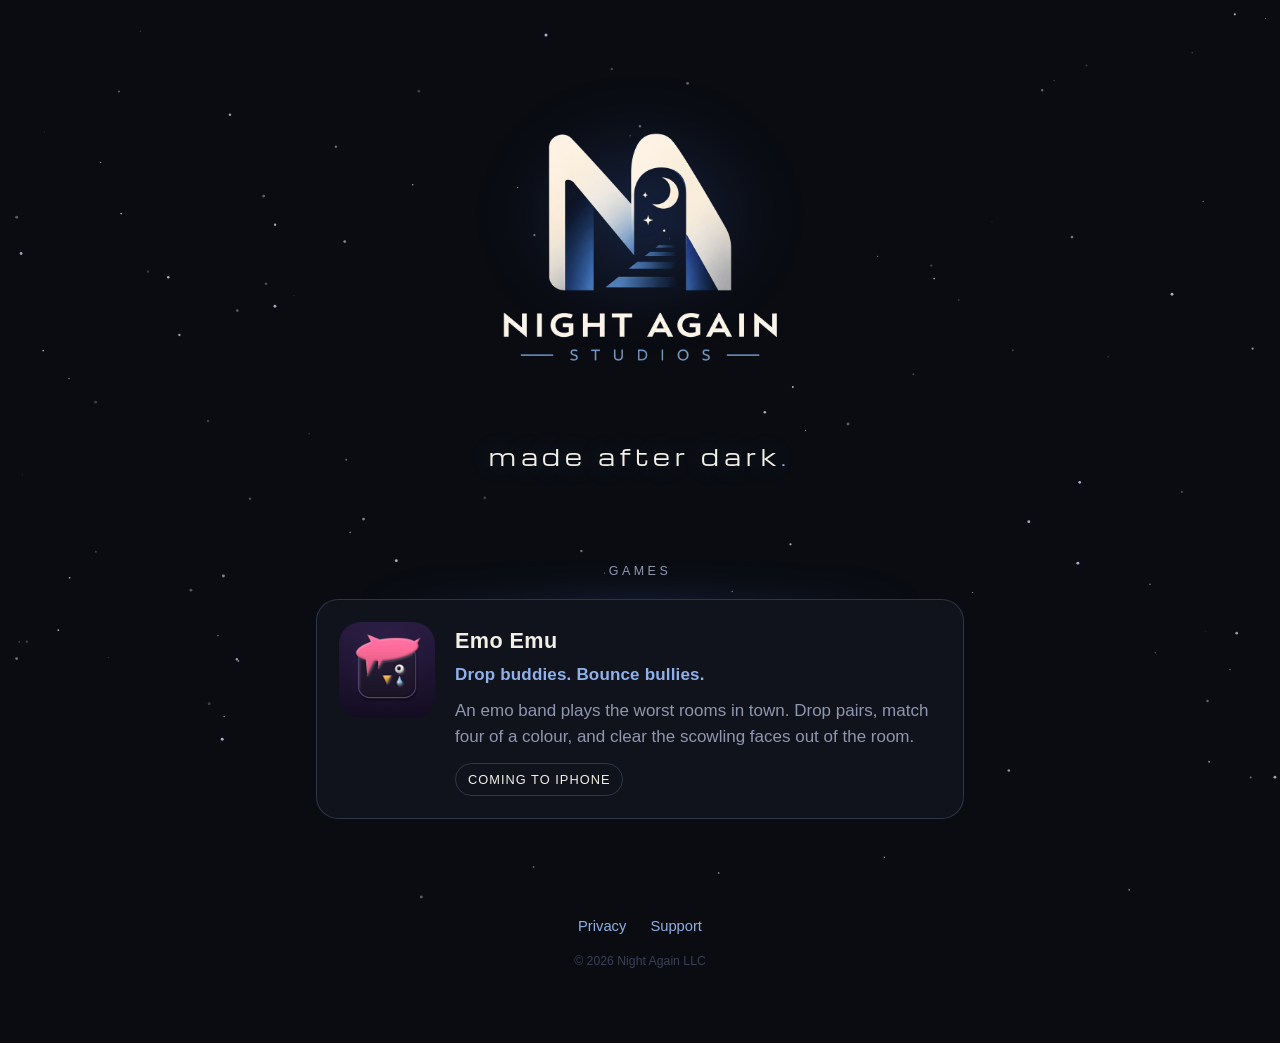
==== index.html @ ffe3f6e3 "The logo loses its square: the PNG's ground knocked out to transparency with a soft edge, and the mo" ====
<!doctype html>
<html lang="en">
<head>
<meta charset="utf-8">
<meta name="viewport" content="width=device-width, initial-scale=1">
<title>Night Again Studios</title>
<meta name="description" content="Night Again Studios makes games after dark. Emo Emu — drop buddies, bounce bullies — is coming to iPhone.">
<meta property="og:title" content="Night Again Studios">
<meta property="og:description" content="Made after dark.">
<meta property="og:image" content="https://nightagainstudios.com/assets/night-again-studios.png">
<link rel="icon" href="/assets/emo-emu-icon.png" type="image/png">
<style>
  @font-face {
    font-family: "Michroma";
    src: url("/assets/fonts/Michroma-Regular.ttf") format("truetype");
    font-weight: 400; font-style: normal; font-display: swap;
  }
  :root {
    --bg: #0a0c12;          /* the logo's own ground, sampled */
    --ink: #f2efe6;
    --dim: #8f96ad;
    --faint: #3a4056;
    --accent: #8fb0e8;      /* the logo's moonlit blue, lifted for text */
    --accent-deep: #2f4f9a;
    --panel: #10131c;
    --rim: rgba(143, 176, 232, 0.22);
  }
  * { box-sizing: border-box; }
  html, body { margin: 0; background: var(--bg); color: var(--ink); }
  body {
    font: 17px/1.55 -apple-system, BlinkMacSystemFont, "SF Pro Text", "Helvetica Neue", Arial, sans-serif;
    min-height: 100dvh; position: relative; overflow-x: hidden;
    -webkit-font-smoothing: antialiased;
  }
  #sky { position: fixed; inset: 0; z-index: 0; pointer-events: none; }
  main { position: relative; z-index: 1; max-width: 680px; margin: 0 auto; padding: 56px 16px 72px; }

  header { text-align: center; padding-top: 8px; }
  header h1 { margin: 0; position: relative; display: inline-block; }
  header h1::before {              /* the moonlight behind the mark, not behind a rectangle */
    content: ""; position: absolute; left: 50%; top: 42%; width: 70%; height: 55%;
    transform: translate(-50%, -50%); z-index: -1; border-radius: 50%;
    background: radial-gradient(closest-side, rgba(47, 79, 154, 0.40), rgba(47, 79, 154, 0.0));
    filter: blur(28px);
  }
  header img { width: min(360px, 78vw); height: auto; display: block; margin: 0 auto; }
  .tag {
    font-family: "Michroma", "Avenir Next", "Helvetica Neue", Arial, sans-serif;
    font-size: clamp(1.05rem, 3.6vw, 1.35rem);
    letter-spacing: 0.22em; text-transform: lowercase;
    color: var(--ink); margin: 8px 0 0; text-align: center;
    text-shadow: 0 0 24px rgba(143, 176, 232, 0.25);
  }
  .tag .dot { color: var(--accent); }

  section.games { margin-top: 88px; }
  .eyebrow {
    font-size: 0.78rem; letter-spacing: 0.28em; text-transform: uppercase; color: var(--dim);
    margin: 0 0 18px; text-align: center;
  }
  .card {
    display: grid; grid-template-columns: 96px 1fr; gap: 20px; align-items: start;
    background: var(--panel); border: 1px solid var(--rim); border-radius: 22px;
    padding: 22px; position: relative;
  }
  .card::before {
    content: ""; position: absolute; inset: -1px; border-radius: 23px; z-index: -1;
    background: radial-gradient(60% 80% at 50% 0%, rgba(47, 79, 154, 0.35), transparent 70%);
    filter: blur(18px);
  }
  .card img { width: 96px; height: 96px; border-radius: 22px; display: block; }
  .card h2 { margin: 2px 0 4px; font-size: 1.35rem; letter-spacing: 0.02em; }
  .card .sub { margin: 0 0 10px; color: var(--accent); font-weight: 600; letter-spacing: 0.01em; }
  .card p { margin: 0 0 12px; color: var(--dim); }
  .card .soon {
    display: inline-block; font-size: 0.8rem; letter-spacing: 0.08em; text-transform: uppercase;
    color: var(--ink); border: 1px solid var(--rim); border-radius: 999px; padding: 6px 12px;
  }

  footer { margin-top: 96px; text-align: center; color: var(--dim); font-size: 0.92rem; }
  footer nav { margin-bottom: 14px; }
  footer a { color: var(--accent); text-decoration: none; margin: 0 10px; }
  footer a:hover, footer a:focus-visible { text-decoration: underline; outline: none; }
  footer a:focus-visible { outline: 2px solid var(--accent); outline-offset: 4px; border-radius: 4px; }
  footer small { display: block; color: var(--faint); margin-top: 6px; }

  @media (max-width: 420px) {
    .card { grid-template-columns: 72px 1fr; gap: 14px; padding: 18px; }
    .card img { width: 72px; height: 72px; border-radius: 17px; }
    .card h2 { font-size: 1.2rem; }
  }
  @media (prefers-reduced-motion: reduce) { #sky { display: none; } }
</style>
</head>
<body>
<canvas id="sky" aria-hidden="true"></canvas>
<main>
  <header>
    <h1>
      <img src="/assets/night-again-studios.png" alt="Night Again Studios" width="1024" height="1024">
    </h1>
    <p class="tag">made after dark<span class="dot">.</span></p>
  </header>

  <section class="games" aria-labelledby="games-h">
    <p class="eyebrow" id="games-h">Games</p>
    <article class="card">
      <img src="/assets/emo-emu-icon.png" alt="" width="512" height="512">
      <div>
        <h2>Emo Emu</h2>
        <p class="sub">Drop buddies. Bounce bullies.</p>
        <p>An emo band plays the worst rooms in town. Drop pairs, match four of a colour, and clear the scowling faces out of the room.</p>
        <span class="soon">Coming to iPhone</span>
      </div>
    </article>
  </section>

  <footer>
    <nav aria-label="Legal">
      <a href="/emoemu/privacy">Privacy</a>
      <a href="/emoemu/support">Support</a>
    </nav>
    <small>&copy; 2026 Night Again LLC</small>
  </footer>
</main>
<script>
(function () {
  if (window.matchMedia && window.matchMedia("(prefers-reduced-motion: reduce)").matches) return;
  var c = document.getElementById("sky"), ctx = c.getContext("2d");
  var stars = [], W, H, dpr = Math.min(window.devicePixelRatio || 1, 2);
  function size() {
    W = c.width = Math.floor(innerWidth * dpr); H = c.height = Math.floor(innerHeight * dpr);
    c.style.width = innerWidth + "px"; c.style.height = innerHeight + "px";
    var n = Math.round((innerWidth * innerHeight) / 9000);
    stars = [];
    for (var i = 0; i < n; i++) stars.push({
      x: Math.random() * W, y: Math.random() * H,
      r: (0.4 + Math.random() * 1.1) * dpr,
      p: Math.random() * Math.PI * 2,          /* twinkle phase */
      s: 0.15 + Math.random() * 0.5,           /* twinkle speed */
      d: 0.02 + Math.random() * 0.05           /* drift, px per frame */
    });
  }
  function draw(t) {
    ctx.clearRect(0, 0, W, H);
    for (var i = 0; i < stars.length; i++) {
      var s = stars[i];
      s.y -= s.d * dpr; if (s.y < -2) { s.y = H + 2; s.x = Math.random() * W; }
      var a = 0.25 + 0.55 * (0.5 + 0.5 * Math.sin(t * 0.001 * s.s + s.p));
      ctx.globalAlpha = a; ctx.fillStyle = "#cfd9f3";
      ctx.beginPath(); ctx.arc(s.x, s.y, s.r, 0, Math.PI * 2); ctx.fill();
    }
    ctx.globalAlpha = 1;
    requestAnimationFrame(draw);
  }
  addEventListener("resize", size, { passive: true });
  size(); requestAnimationFrame(draw);
})();
</script>
</body>
</html>
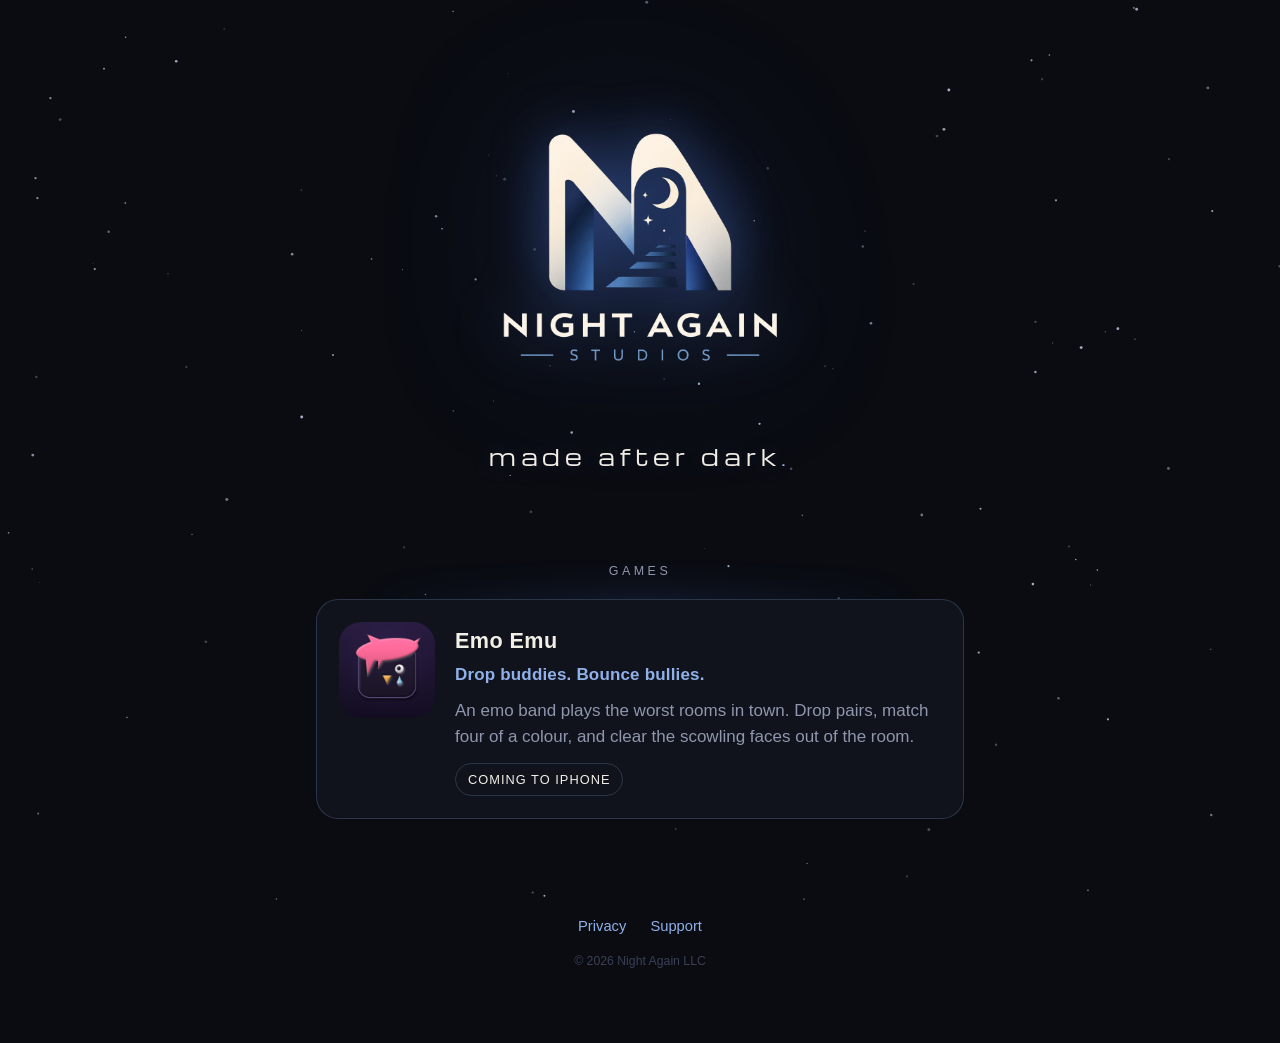
==== commit 913d50a2: "The glow returns to the mark (two drop-shadows on the transparent logo); the privacy policy and supp" ====
--- a/index.html
+++ b/index.html
@@ -43,7 +43,10 @@
     background: radial-gradient(closest-side, rgba(47, 79, 154, 0.40), rgba(47, 79, 154, 0.0));
     filter: blur(28px);
   }
-  header img { width: min(360px, 78vw); height: auto; display: block; margin: 0 auto; }
+  header img {
+    width: min(360px, 78vw); height: auto; display: block; margin: 0 auto;
+    filter: drop-shadow(0 0 28px rgba(79, 118, 206, 0.45)) drop-shadow(0 0 72px rgba(47, 79, 154, 0.30));
+  }
   .tag {
     font-family: "Michroma", "Avenir Next", "Helvetica Neue", Arial, sans-serif;
     font-size: clamp(1.05rem, 3.6vw, 1.35rem);
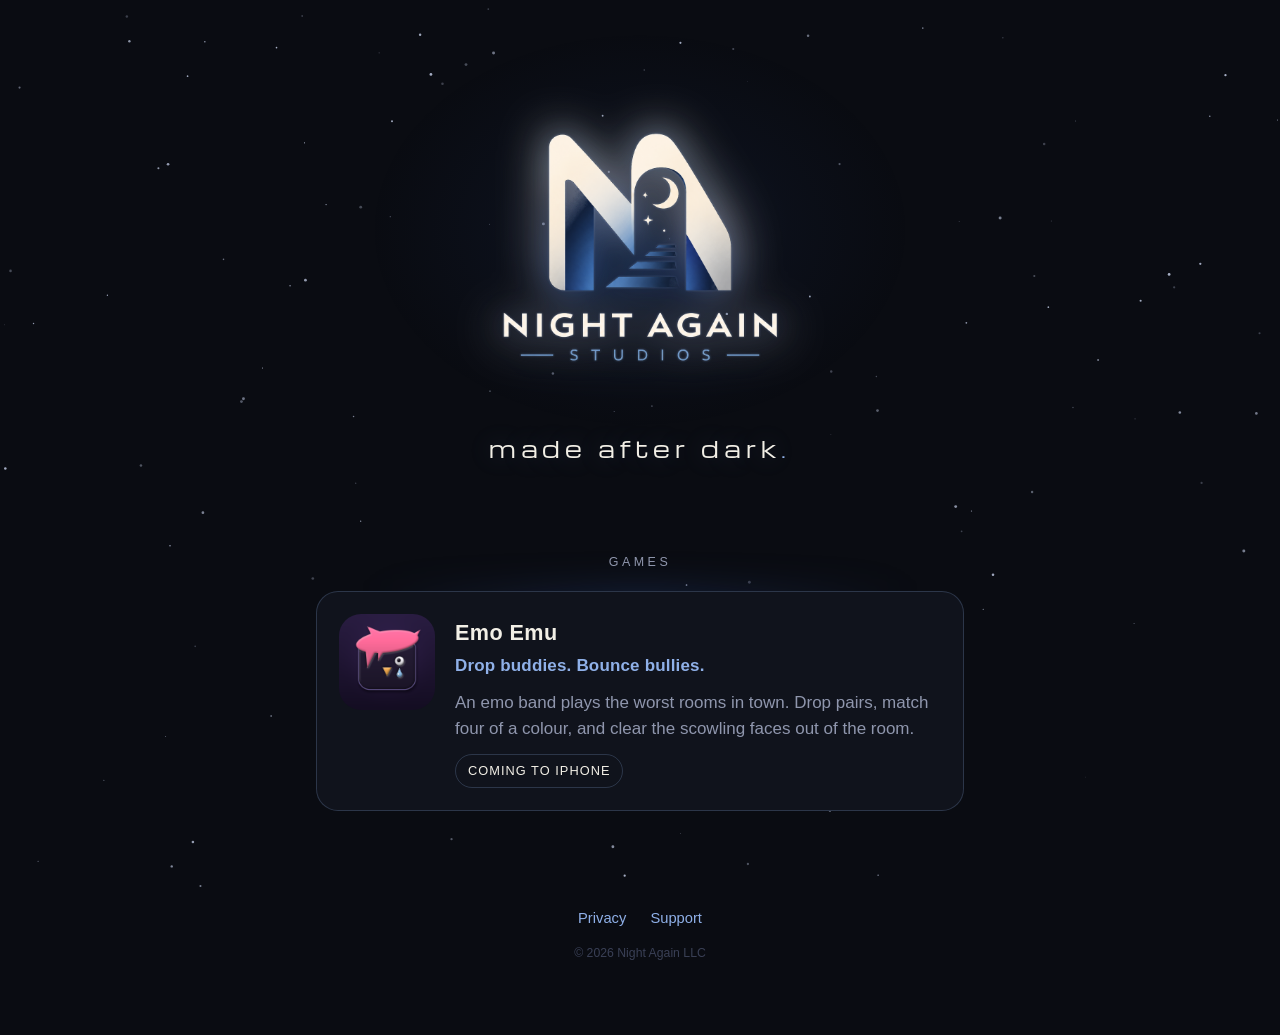
==== commit c6c79ab8: "The mark's glow, three layers: a faint pool of moonlight in the air behind it, a blurred copy of the" ====
--- a/index.html
+++ b/index.html
@@ -36,17 +36,25 @@
   main { position: relative; z-index: 1; max-width: 680px; margin: 0 auto; padding: 56px 16px 72px; }
 
   header { text-align: center; padding-top: 8px; }
-  header h1 { margin: 0; position: relative; display: inline-block; }
-  header h1::before {              /* the moonlight behind the mark, not behind a rectangle */
-    content: ""; position: absolute; left: 50%; top: 42%; width: 70%; height: 55%;
-    transform: translate(-50%, -50%); z-index: -1; border-radius: 50%;
-    background: radial-gradient(closest-side, rgba(47, 79, 154, 0.40), rgba(47, 79, 154, 0.0));
-    filter: blur(28px);
+  header h1 { margin: 0; }
+  /* The glow is the mark's own light, three layers deep:
+     1. a wide, very faint pool of moonlight in the air behind it (::before),
+     2. a blurred copy of the mark itself (.bloom) — so the letters glow cream and the
+        doorway glows blue, the way a lit sign blooms, instead of one flat halo colour,
+     3. a tight edge light on the mark so it stays crisp against its own bloom. */
+  .mark { position: relative; display: block; width: min(360px, 78vw); margin: 0 auto; isolation: isolate; }
+  .mark::before {
+    content: ""; position: absolute; left: 50%; top: 46%; width: 150%; height: 110%;
+    transform: translate(-50%, -50%); z-index: -2; border-radius: 50%;
+    background: radial-gradient(closest-side, rgba(79, 118, 206, 0.16), rgba(47, 79, 154, 0.05) 55%, rgba(47, 79, 154, 0) 100%);
   }
-  header img {
-    width: min(360px, 78vw); height: auto; display: block; margin: 0 auto;
-    filter: drop-shadow(0 0 28px rgba(79, 118, 206, 0.45)) drop-shadow(0 0 72px rgba(47, 79, 154, 0.30));
+  .mark img { width: 100%; height: auto; display: block; }
+  .mark .bloom {
+    position: absolute; inset: 0; z-index: -1; pointer-events: none;
+    filter: blur(var(--bloom-blur, 22px)) saturate(1.35) brightness(1.1);
+    opacity: var(--bloom, 0.55); transform: scale(1.04);
   }
+  .mark .face { position: relative; filter: drop-shadow(0 0 1px rgba(143, 176, 232, 0.35)) drop-shadow(0 0 14px rgba(79, 118, 206, 0.22)); }
   .tag {
     font-family: "Michroma", "Avenir Next", "Helvetica Neue", Arial, sans-serif;
     font-size: clamp(1.05rem, 3.6vw, 1.35rem);
@@ -100,7 +108,10 @@
 <main>
   <header>
     <h1>
-      <img src="/assets/night-again-studios.png" alt="Night Again Studios" width="1024" height="1024">
+      <span class="mark">
+        <img class="bloom" src="/assets/night-again-studios.png" alt="" aria-hidden="true" width="1024" height="1024">
+        <img class="face" src="/assets/night-again-studios.png" alt="Night Again Studios" width="1024" height="1024">
+      </span>
     </h1>
     <p class="tag">made after dark<span class="dot">.</span></p>
   </header>
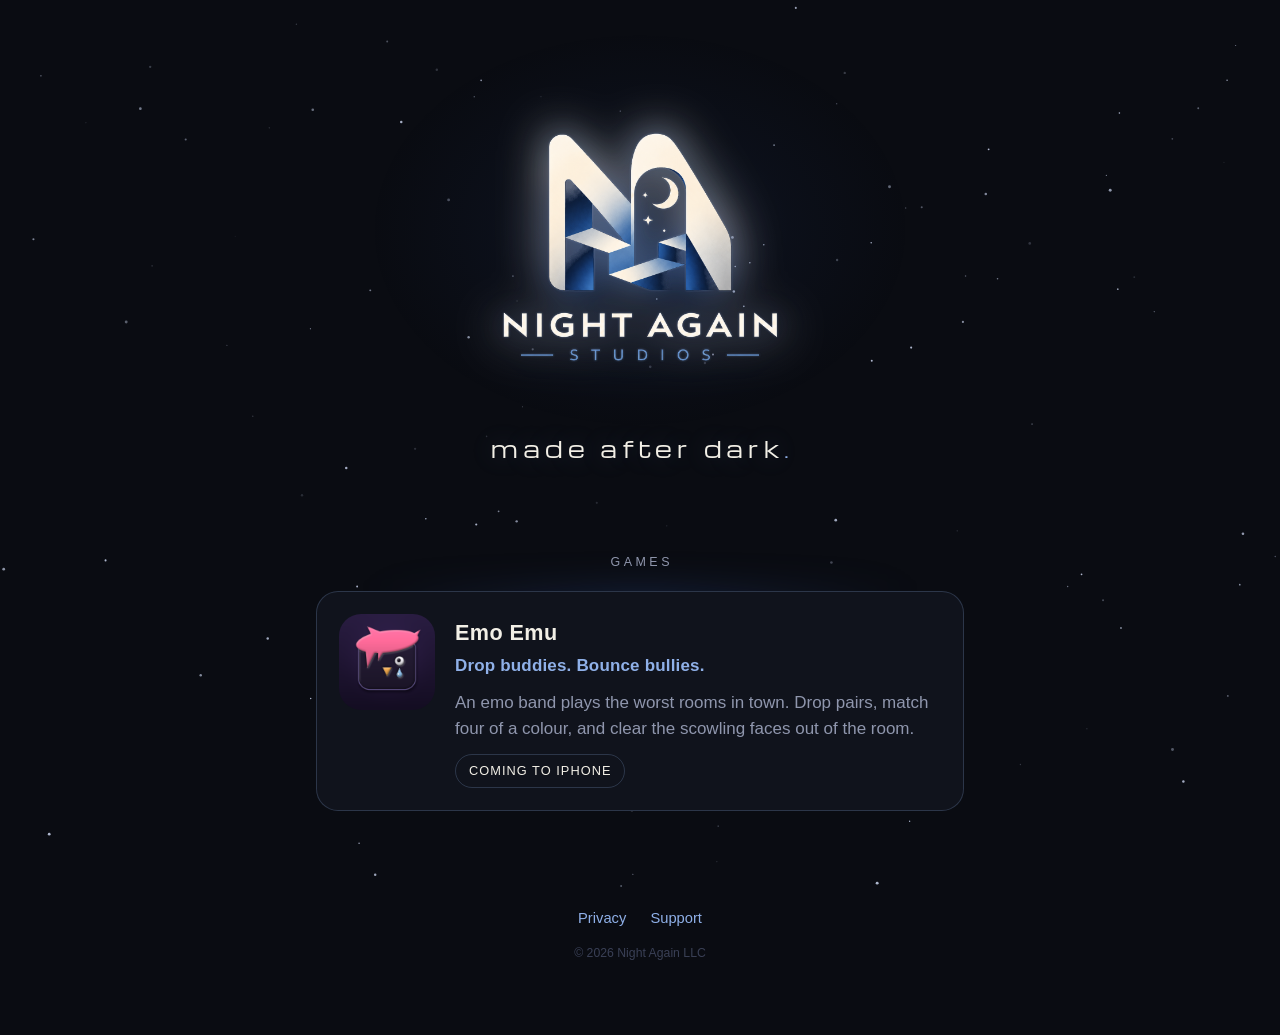
==== commit e9307937: "The owner's three notes: the logo served from the 1254 original (the 1024 downscale was the GitHub a" ====
--- a/index.html
+++ b/index.html
@@ -32,7 +32,10 @@
     min-height: 100dvh; position: relative; overflow-x: hidden;
     -webkit-font-smoothing: antialiased;
   }
-  #sky { position: fixed; inset: 0; z-index: 0; pointer-events: none; }
+  #sky {                           /* the largest viewport, so iOS Safari's toolbar collapsing mid-scroll never resizes it */
+    position: fixed; top: 0; left: 0; width: 100vw; height: 100vh; height: 100lvh;
+    z-index: 0; pointer-events: none;
+  }
   main { position: relative; z-index: 1; max-width: 680px; margin: 0 auto; padding: 56px 16px 72px; }
 
   header { text-align: center; padding-top: 8px; }
@@ -60,6 +63,7 @@
     font-size: clamp(1.05rem, 3.6vw, 1.35rem);
     letter-spacing: 0.22em; text-transform: lowercase;
     color: var(--ink); margin: 8px 0 0; text-align: center;
+    padding-left: 0.22em;           /* letter-spacing trails the last glyph; this re-centres the visible text */
     text-shadow: 0 0 24px rgba(143, 176, 232, 0.25);
   }
   .tag .dot { color: var(--accent); }
@@ -67,7 +71,7 @@
   section.games { margin-top: 88px; }
   .eyebrow {
     font-size: 0.78rem; letter-spacing: 0.28em; text-transform: uppercase; color: var(--dim);
-    margin: 0 0 18px; text-align: center;
+    margin: 0 0 18px; text-align: center; padding-left: 0.28em;
   }
   .card {
     display: grid; grid-template-columns: 96px 1fr; gap: 20px; align-items: start;
@@ -85,7 +89,7 @@
   .card p { margin: 0 0 12px; color: var(--dim); }
   .card .soon {
     display: inline-block; font-size: 0.8rem; letter-spacing: 0.08em; text-transform: uppercase;
-    color: var(--ink); border: 1px solid var(--rim); border-radius: 999px; padding: 6px 12px;
+    color: var(--ink); border: 1px solid var(--rim); border-radius: 999px; padding: 6px 12px 6px calc(12px + 0.08em);
   }
 
   footer { margin-top: 96px; text-align: center; color: var(--dim); font-size: 0.92rem; }
@@ -109,8 +113,8 @@
   <header>
     <h1>
       <span class="mark">
-        <img class="bloom" src="/assets/night-again-studios.png" alt="" aria-hidden="true" width="1024" height="1024">
-        <img class="face" src="/assets/night-again-studios.png" alt="Night Again Studios" width="1024" height="1024">
+        <img class="bloom" src="/assets/night-again-studios.png" alt="" aria-hidden="true" width="1254" height="1254">
+        <img class="face" src="/assets/night-again-studios.png" alt="Night Again Studios" width="1254" height="1254">
       </span>
     </h1>
     <p class="tag">made after dark<span class="dot">.</span></p>
@@ -141,27 +145,36 @@
 (function () {
   if (window.matchMedia && window.matchMedia("(prefers-reduced-motion: reduce)").matches) return;
   var c = document.getElementById("sky"), ctx = c.getContext("2d");
-  var stars = [], W, H, dpr = Math.min(window.devicePixelRatio || 1, 2);
-  function size() {
-    W = c.width = Math.floor(innerWidth * dpr); H = c.height = Math.floor(innerHeight * dpr);
-    c.style.width = innerWidth + "px"; c.style.height = innerHeight + "px";
-    var n = Math.round((innerWidth * innerHeight) / 9000);
-    stars = [];
+  var stars = [], W = 0, H = 0, cssW = 0, cssH = 0, last = 0;
+  var dpr = Math.min(window.devicePixelRatio || 1, 2);
+  function seed(n) {
     for (var i = 0; i < n; i++) stars.push({
       x: Math.random() * W, y: Math.random() * H,
       r: (0.4 + Math.random() * 1.1) * dpr,
       p: Math.random() * Math.PI * 2,          /* twinkle phase */
-      s: 0.15 + Math.random() * 0.5,           /* twinkle speed */
-      d: 0.02 + Math.random() * 0.05           /* drift, px per frame */
+      s: 0.7 + Math.random() * 1.4,            /* twinkle speed, rad/s: a 3–9 s breath */
+      d: 3 + Math.random() * 7                 /* drift, CSS px per second */
     });
   }
+  function size() {
+    /* iOS Safari fires resize while its toolbar collapses mid-scroll. The canvas is sized to the
+       largest viewport (100lvh), so its box only changes on rotation — and even then the stars keep
+       their places, scaled into the new box, never re-rolled (the re-roll was the "jump"). */
+    var w = c.clientWidth, h = c.clientHeight;
+    if (w === cssW && h === cssH) return;
+    var sx = cssW ? w / cssW : 1, sy = cssH ? h / cssH : 1;
+    cssW = w; cssH = h; W = c.width = Math.floor(w * dpr); H = c.height = Math.floor(h * dpr);
+    if (!stars.length) seed(Math.round((w * h) / 9000));
+    else for (var i = 0; i < stars.length; i++) { stars[i].x *= sx; stars[i].y *= sy; }
+  }
   function draw(t) {
+    var dt = last ? Math.min((t - last) / 1000, 0.1) : 0; last = t;   /* time-based: 30, 60 and 120 Hz drift alike */
     ctx.clearRect(0, 0, W, H);
+    ctx.fillStyle = "#cfd9f3";
     for (var i = 0; i < stars.length; i++) {
       var s = stars[i];
-      s.y -= s.d * dpr; if (s.y < -2) { s.y = H + 2; s.x = Math.random() * W; }
-      var a = 0.25 + 0.55 * (0.5 + 0.5 * Math.sin(t * 0.001 * s.s + s.p));
-      ctx.globalAlpha = a; ctx.fillStyle = "#cfd9f3";
+      s.y -= s.d * dpr * dt; if (s.y < -2) { s.y = H + 2; s.x = Math.random() * W; }
+      ctx.globalAlpha = 0.15 + 0.7 * (0.5 + 0.5 * Math.sin(t * 0.001 * s.s + s.p));
       ctx.beginPath(); ctx.arc(s.x, s.y, s.r, 0, Math.PI * 2); ctx.fill();
     }
     ctx.globalAlpha = 1;
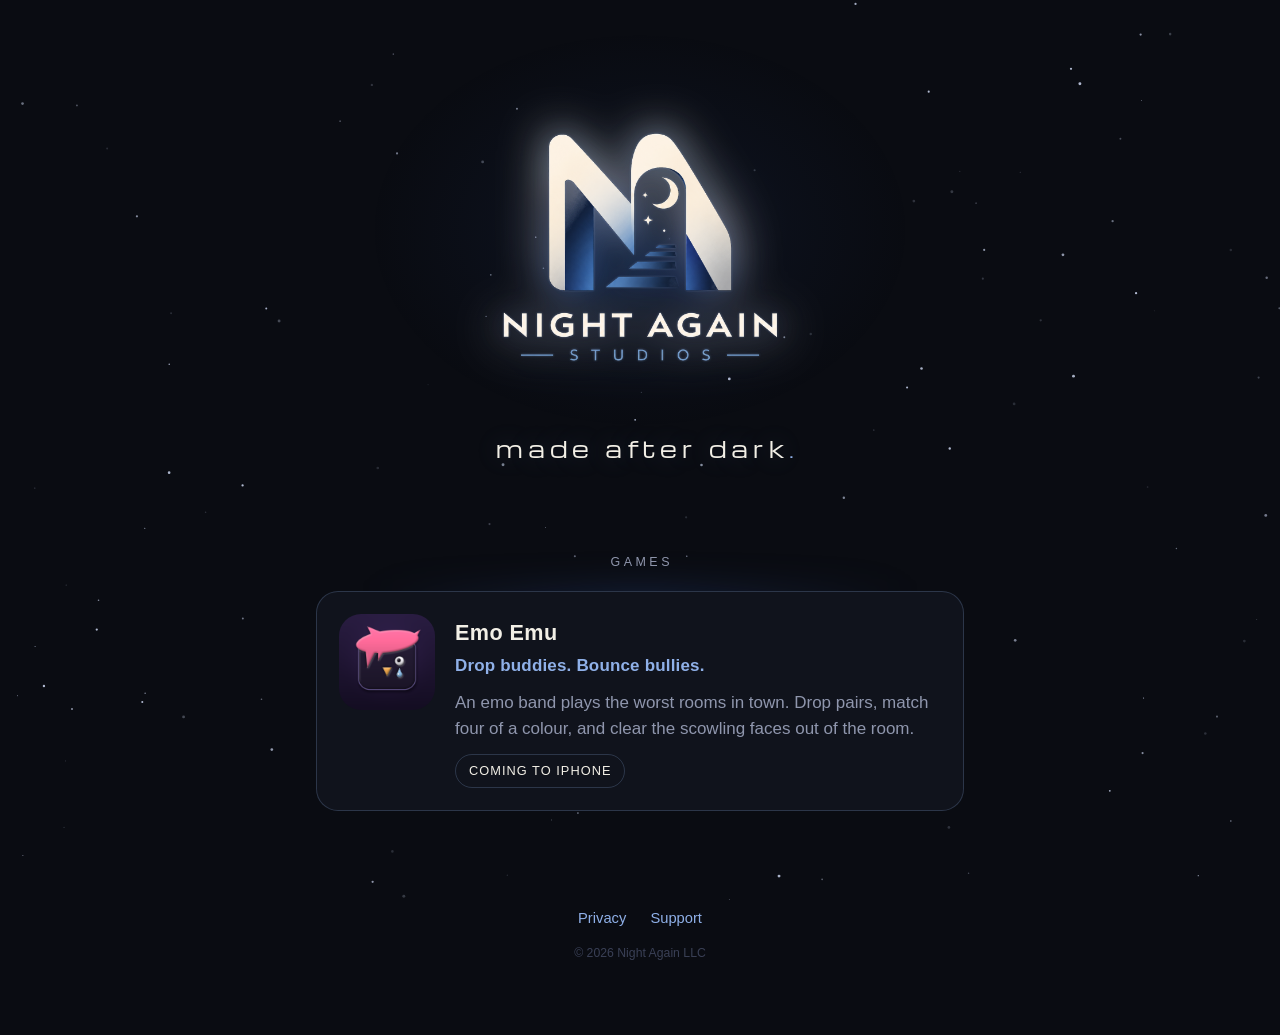
==== commit d830c335: "The tagline's period hangs outside the centred words (the previous commit's message promised this; i" ====
--- a/index.html
+++ b/index.html
@@ -63,10 +63,13 @@
     font-size: clamp(1.05rem, 3.6vw, 1.35rem);
     letter-spacing: 0.22em; text-transform: lowercase;
     color: var(--ink); margin: 8px 0 0; text-align: center;
-    padding-left: 0.22em;           /* letter-spacing trails the last glyph; this re-centres the visible text */
     text-shadow: 0 0 24px rgba(143, 176, 232, 0.25);
   }
-  .tag .dot { color: var(--accent); }
+  /* The WORDS are what the eye centres; the period carries almost no weight, so it hangs outside
+     the centred words (hanging punctuation) instead of pulling them left. The inner span pads its
+     left by the letter-spacing that trails its last glyph, so the glyphs themselves sit on centre. */
+  .tag .words { position: relative; display: inline-block; padding-left: 0.22em; }
+  .tag .dot { position: absolute; left: 100%; top: 0; color: var(--accent); }
 
   section.games { margin-top: 88px; }
   .eyebrow {
@@ -117,7 +120,7 @@
         <img class="face" src="/assets/night-again-studios.png" alt="Night Again Studios" width="1254" height="1254">
       </span>
     </h1>
-    <p class="tag">made after dark<span class="dot">.</span></p>
+    <p class="tag"><span class="words">made after dark<span class="dot">.</span></span></p>
   </header>
 
   <section class="games" aria-labelledby="games-h">
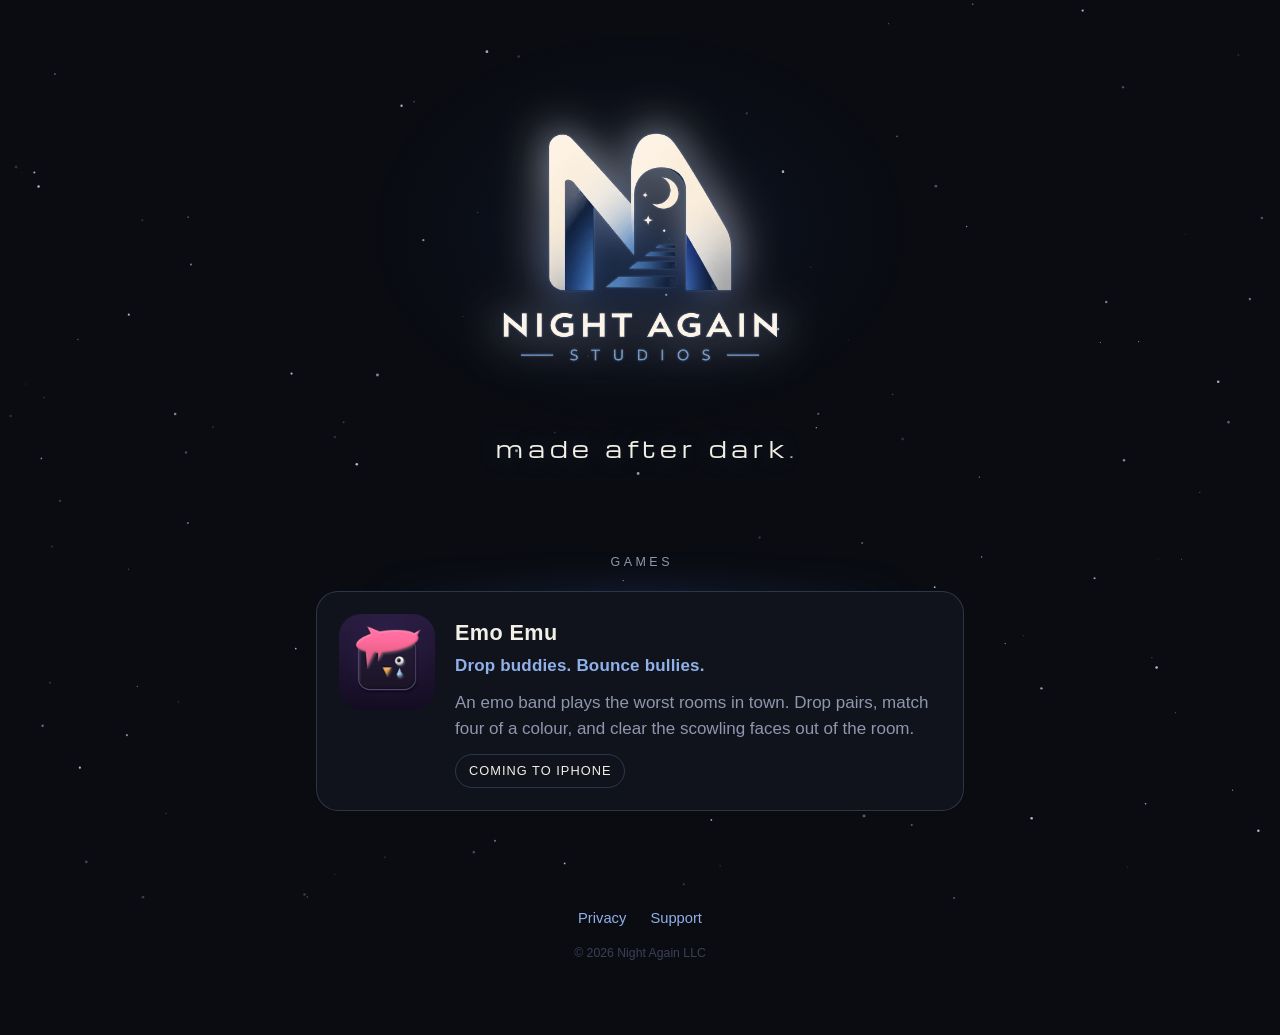
==== commit 0963818e: "The favicon is the studio mark, not the game's icon: the monogram cut from the transparent logo (too" ====
--- a/index.html
+++ b/index.html
@@ -8,7 +8,12 @@
 <meta property="og:title" content="Night Again Studios">
 <meta property="og:description" content="Made after dark.">
 <meta property="og:image" content="https://nightagainstudios.com/assets/night-again-studios.png">
-<link rel="icon" href="/assets/emo-emu-icon.png" type="image/png">
+<link rel="icon" href="/assets/favicon-32.png" sizes="32x32" type="image/png">
+<link rel="icon" href="/assets/favicon-16.png" sizes="16x16" type="image/png">
+<link rel="icon" href="/assets/favicon-192.png" sizes="192x192" type="image/png">
+<link rel="apple-touch-icon" href="/assets/apple-touch-icon.png" sizes="180x180">
+<link rel="manifest" href="/site.webmanifest">
+<meta name="theme-color" content="#0a0c12">
 <style>
   @font-face {
     font-family: "Michroma";
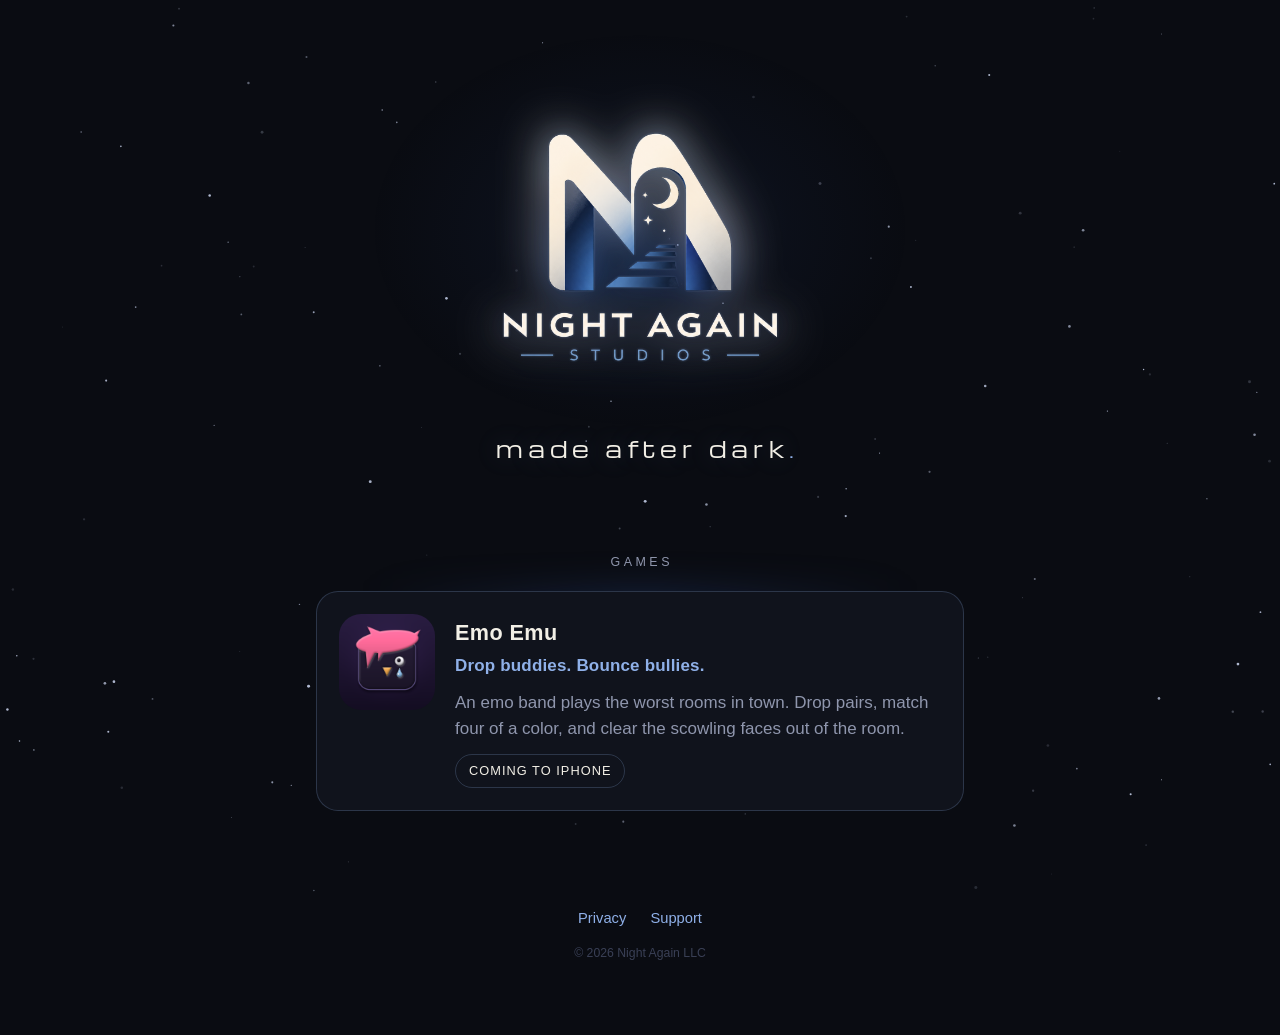
==== commit 3282d066: "American English throughout: color, center, behavior, license (the owner's rule for every player-fac" ====
--- a/index.html
+++ b/index.html
@@ -48,7 +48,7 @@
   /* The glow is the mark's own light, three layers deep:
      1. a wide, very faint pool of moonlight in the air behind it (::before),
      2. a blurred copy of the mark itself (.bloom) — so the letters glow cream and the
-        doorway glows blue, the way a lit sign blooms, instead of one flat halo colour,
+        doorway glows blue, the way a lit sign blooms, instead of one flat halo color,
      3. a tight edge light on the mark so it stays crisp against its own bloom. */
   .mark { position: relative; display: block; width: min(360px, 78vw); margin: 0 auto; isolation: isolate; }
   .mark::before {
@@ -71,8 +71,8 @@
     text-shadow: 0 0 24px rgba(143, 176, 232, 0.25);
   }
   /* The WORDS are what the eye centres; the period carries almost no weight, so it hangs outside
-     the centred words (hanging punctuation) instead of pulling them left. The inner span pads its
-     left by the letter-spacing that trails its last glyph, so the glyphs themselves sit on centre. */
+     the centered words (hanging punctuation) instead of pulling them left. The inner span pads its
+     left by the letter-spacing that trails its last glyph, so the glyphs themselves sit on center. */
   .tag .words { position: relative; display: inline-block; padding-left: 0.22em; }
   .tag .dot { position: absolute; left: 100%; top: 0; color: var(--accent); }
 
@@ -135,7 +135,7 @@
       <div>
         <h2>Emo Emu</h2>
         <p class="sub">Drop buddies. Bounce bullies.</p>
-        <p>An emo band plays the worst rooms in town. Drop pairs, match four of a colour, and clear the scowling faces out of the room.</p>
+        <p>An emo band plays the worst rooms in town. Drop pairs, match four of a color, and clear the scowling faces out of the room.</p>
         <span class="soon">Coming to iPhone</span>
       </div>
     </article>
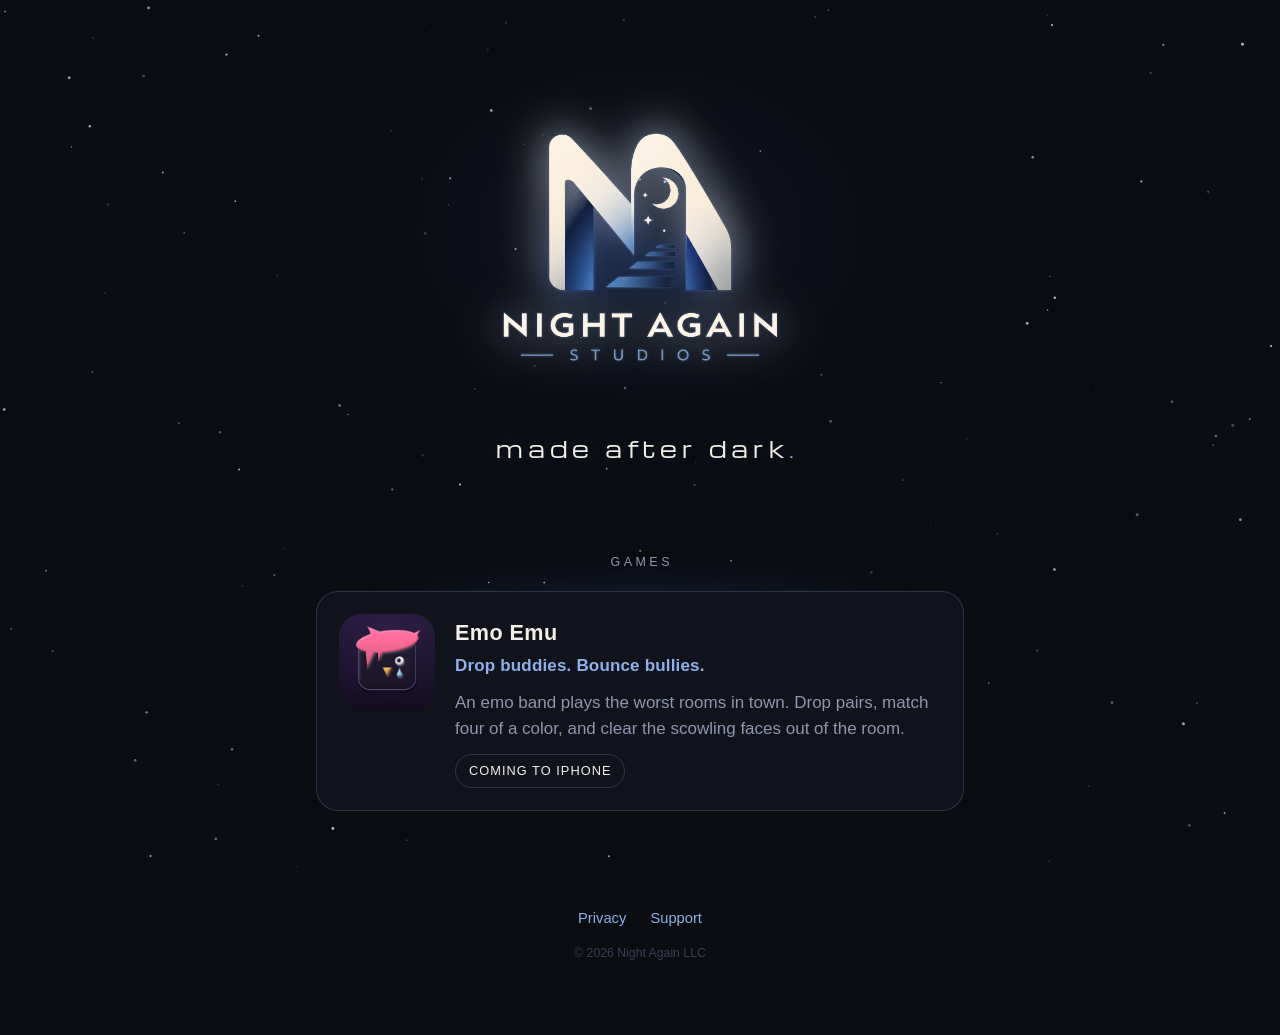
==== commit dee68f7a: "No sideways scroll on iPhone Safari: the glow pool behind the mark is clamped to the viewport width " ====
--- a/index.html
+++ b/index.html
@@ -31,7 +31,7 @@
     --rim: rgba(143, 176, 232, 0.22);
   }
   * { box-sizing: border-box; }
-  html, body { margin: 0; background: var(--bg); color: var(--ink); }
+  html, body { margin: 0; background: var(--bg); color: var(--ink); overflow-x: hidden; }   /* both: iOS Safari ignores it on body alone */
   body {
     font: 17px/1.55 -apple-system, BlinkMacSystemFont, "SF Pro Text", "Helvetica Neue", Arial, sans-serif;
     min-height: 100dvh; position: relative; overflow-x: hidden;
@@ -52,7 +52,7 @@
      3. a tight edge light on the mark so it stays crisp against its own bloom. */
   .mark { position: relative; display: block; width: min(360px, 78vw); margin: 0 auto; isolation: isolate; }
   .mark::before {
-    content: ""; position: absolute; left: 50%; top: 46%; width: 150%; height: 110%;
+    content: ""; position: absolute; left: 50%; top: 46%; width: min(150%, 100vw); height: 110%;   /* never wider than the phone — it made the page scroll sideways */
     transform: translate(-50%, -50%); z-index: -2; border-radius: 50%;
     background: radial-gradient(closest-side, rgba(79, 118, 206, 0.16), rgba(47, 79, 154, 0.05) 55%, rgba(47, 79, 154, 0) 100%);
   }
